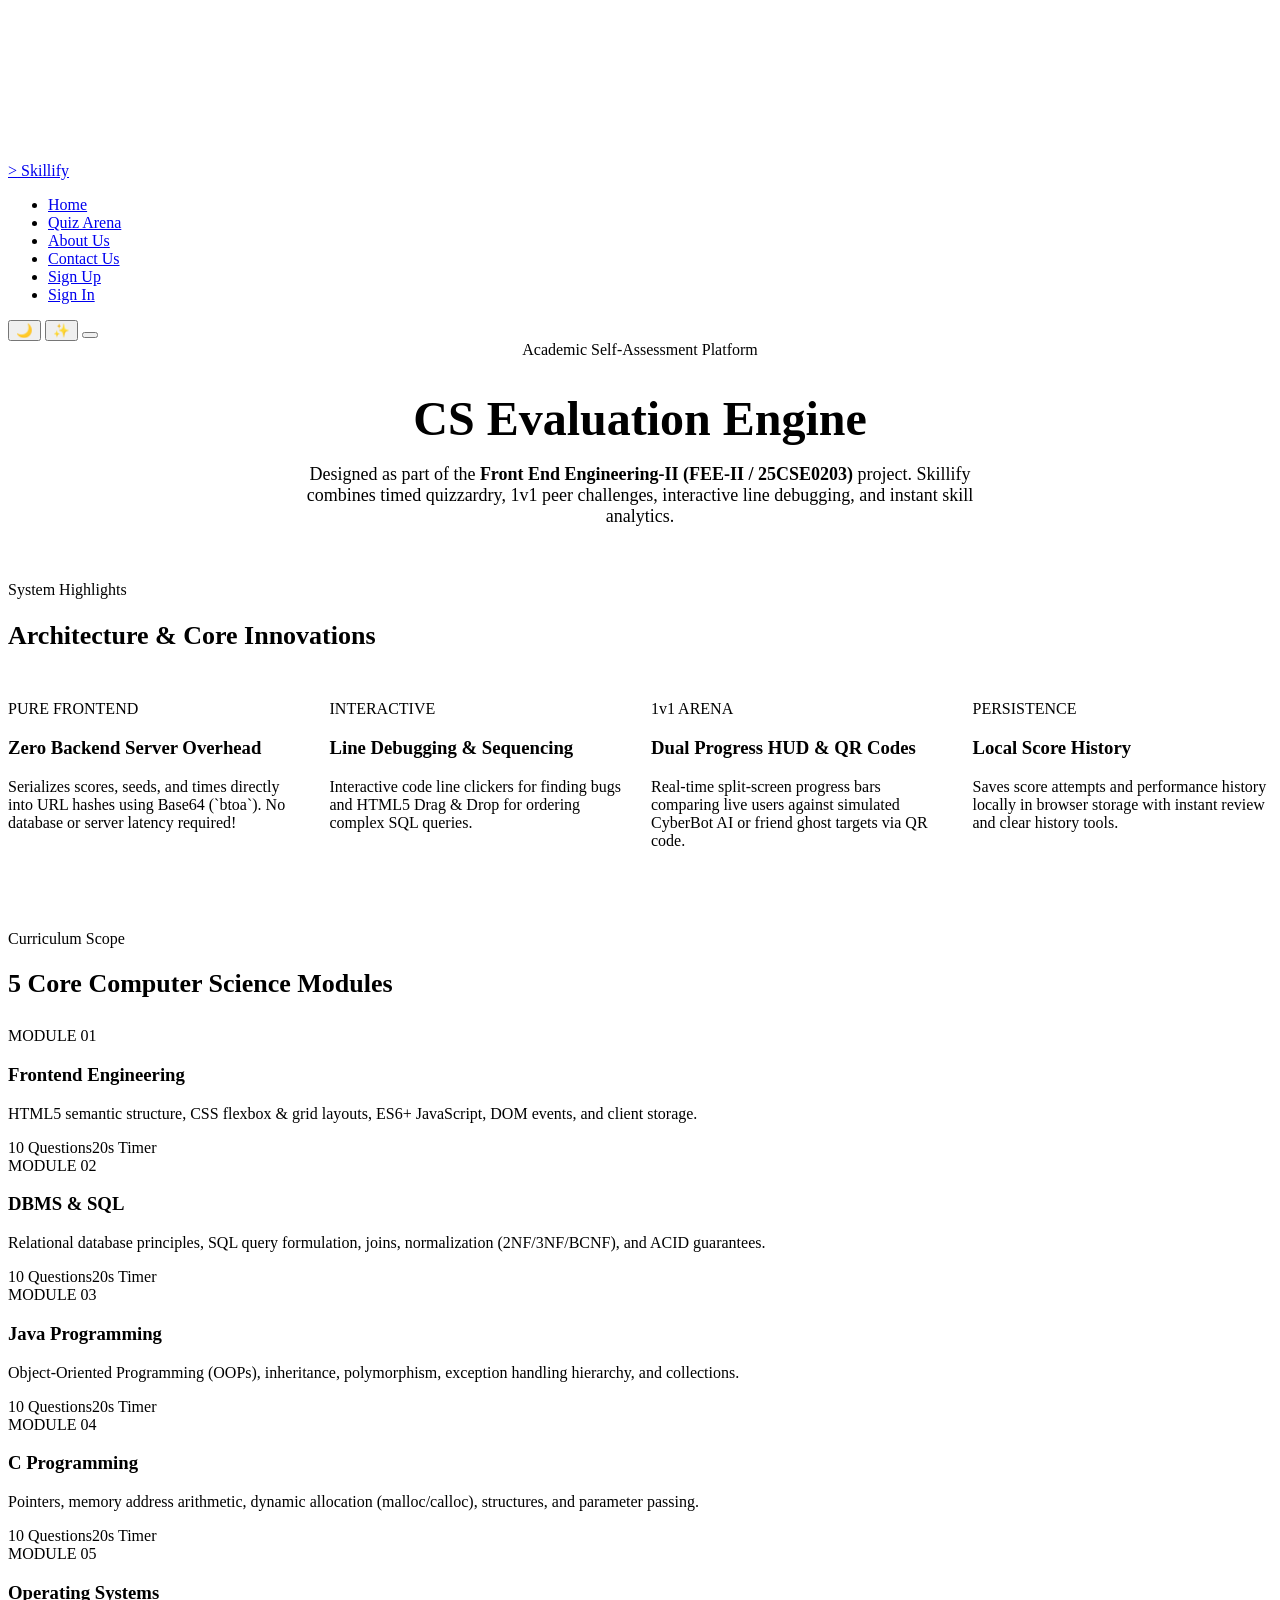
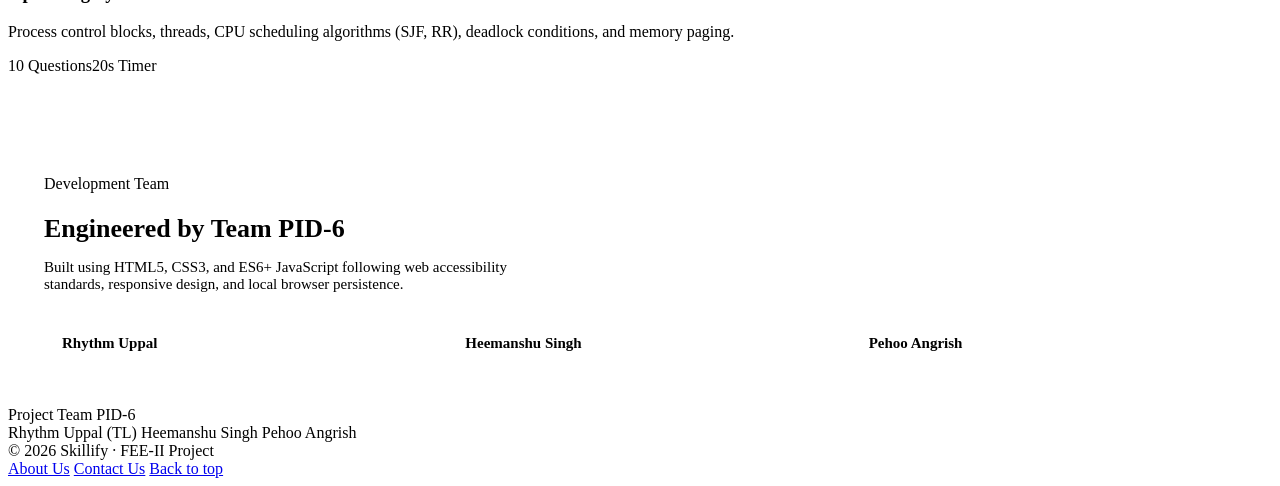
==== about.html @ d7957d9f "feat(html): add about page" ====
<!DOCTYPE html>
<html lang="en">
<head>
  <meta charset="UTF-8">
  <meta name="viewport" content="width=device-width, initial-scale=1.0">
  <title>About Us — Skillify</title>
  <script>
    (function () {
      const theme = localStorage.getItem('skillify_theme') || localStorage.getItem('quizze_theme') || 'light';
      if (theme === 'dark') document.documentElement.classList.add('dark-theme');
    })();
  </script>
  <link href="https://fonts.googleapis.com/css2?family=JetBrains+Mono:wght@400;500;600;700;800&family=Work+Sans:wght@400;500;600;700&display=swap" rel="stylesheet">
  <link rel="stylesheet" href="style.css">
</head>
<body class="page-auth">

<!-- Background canvas -->
<canvas id="particleCanvas" class="bg-canvas"></canvas>

<header id="site-header" class="site-header">
  <nav class="navbar wrap">
    <a class="logo" href="index.html"><span class="prompt">&gt;</span>&nbsp;Skillify<span class="cursor"></span></a>

    <div class="nav-tools">
      <ul id="nav-links" class="nav-links">
        <li><a href="index.html">Home</a></li>
        <li><a href="quiz.html">Quiz Arena</a></li>
        <li><a href="about.html" class="active">About Us</a></li>
        <li><a href="contact.html">Contact Us</a></li>
        <li class="hide-auth"><a href="register.html">Sign Up</a></li>
        <li class="hide-auth"><a href="login.html">Sign In</a></li>
        <li class="show-auth" hidden><span id="userGreeting" class="user-name"></span></li>
        <li class="show-auth" hidden><a href="#" id="logoutLink">Logout</a></li>
      </ul>

      <button id="themeToggleBtn" class="theme-btn" aria-label="Toggle light and dark mode" title="Toggle light/dark theme">🌙</button>
      <button id="fxToggleBtn" class="theme-btn" aria-label="Toggle background particles" title="Toggle background particles">✨</button>

      <button class="nav-toggle" id="navToggle" aria-label="Open navigation menu" aria-expanded="false" aria-controls="nav-links">
        <span></span>
      </button>
    </div>
  </nav>
</header>

<main id="top" class="section main-content">
  <div class="wrap">

    <!-- Hero section -->
    <div class="section-head" style="max-width:720px; text-align:center; margin:0 auto 54px;">
      <span class="eyebrow">Academic Self-Assessment Platform</span>
      <h1 style="font-size:clamp(32px, 4vw, 48px); margin-bottom:16px;">CS Evaluation Engine</h1>
      <p class="lede" style="font-size:18px; color:var(--ink-soft);">
        Designed as part of the <strong>Front End Engineering-II (FEE-II / 25CSE0203)</strong> project. Skillify combines timed quizzardry, 1v1 peer challenges, interactive line debugging, and instant skill analytics.
      </p>
    </div>

    <!-- System Architecture -->
    <section style="margin-bottom:64px;" aria-label="Technical Architecture">
      <div style="display:flex; justify-content:space-between; align-items:flex-end; margin-bottom:28px;">
        <div>
          <span class="eyebrow">System Highlights</span>
          <h2 style="font-size:26px;">Architecture &amp; Core Innovations</h2>
        </div>
      </div>

      <div style="display:grid; grid-template-columns:repeat(auto-fit, minmax(280px, 1fr)); gap:22px;">
        <article class="subject-card" style="--card-color:var(--accent)">
          <span class="file">PURE FRONTEND</span>
          <h3>Zero Backend Server Overhead</h3>
          <p>Serializes scores, seeds, and times directly into URL hashes using Base64 (`btoa`). No database or server latency required!</p>
        </article>
        <article class="subject-card" style="--card-color:var(--web)">
          <span class="file">INTERACTIVE</span>
          <h3>Line Debugging &amp; Sequencing</h3>
          <p>Interactive code line clickers for finding bugs and HTML5 Drag &amp; Drop for ordering complex SQL queries.</p>
        </article>
        <article class="subject-card" style="--card-color:var(--c)">
          <span class="file">1v1 ARENA</span>
          <h3>Dual Progress HUD &amp; QR Codes</h3>
          <p>Real-time split-screen progress bars comparing live users against simulated CyberBot AI or friend ghost targets via QR code.</p>
        </article>
        <article class="subject-card" style="--card-color:var(--java)">
          <span class="file">PERSISTENCE</span>
          <h3>Local Score History</h3>
          <p>Saves score attempts and performance history locally in browser storage with instant review and clear history tools.</p>
        </article>
      </div>
    </section>

    <!-- Syllabus Modules -->
    <section style="margin-bottom:64px;" aria-label="Syllabus topics overview">
      <div style="margin-bottom:28px;">
        <span class="eyebrow">Curriculum Scope</span>
        <h2 style="font-size:26px;">5 Core Computer Science Modules</h2>
      </div>

      <div class="categories-grid">
        <article class="subject-card" style="--card-color:var(--web)">
          <span class="file">MODULE 01</span>
          <h3>Frontend Engineering</h3>
          <p>HTML5 semantic structure, CSS flexbox &amp; grid layouts, ES6+ JavaScript, DOM events, and client storage.</p>
          <div class="card-meta"><span>10 Questions</span><span>20s Timer</span></div>
        </article>
        <article class="subject-card" style="--card-color:var(--dbms)">
          <span class="file">MODULE 02</span>
          <h3>DBMS &amp; SQL</h3>
          <p>Relational database principles, SQL query formulation, joins, normalization (2NF/3NF/BCNF), and ACID guarantees.</p>
          <div class="card-meta"><span>10 Questions</span><span>20s Timer</span></div>
        </article>
        <article class="subject-card" style="--card-color:var(--java)">
          <span class="file">MODULE 03</span>
          <h3>Java Programming</h3>
          <p>Object-Oriented Programming (OOPs), inheritance, polymorphism, exception handling hierarchy, and collections.</p>
          <div class="card-meta"><span>10 Questions</span><span>20s Timer</span></div>
        </article>
        <article class="subject-card" style="--card-color:var(--c)">
          <span class="file">MODULE 04</span>
          <h3>C Programming</h3>
          <p>Pointers, memory address arithmetic, dynamic allocation (malloc/calloc), structures, and parameter passing.</p>
          <div class="card-meta"><span>10 Questions</span><span>20s Timer</span></div>
        </article>
        <article class="subject-card" style="--card-color:var(--os)">
          <span class="file">MODULE 05</span>
          <h3>Operating Systems</h3>
          <p>Process control blocks, threads, CPU scheduling algorithms (SJF, RR), deadlock conditions, and memory paging.</p>
          <div class="card-meta"><span>10 Questions</span><span>20s Timer</span></div>
        </article>
      </div>
    </section>

    <!-- Team Showcase -->
    <section aria-label="Development team metadata">
      <article class="motion-card" style="background:var(--panel); border:1.5px solid var(--rule); border-radius:var(--radius-lg); padding:36px;">
        <span class="eyebrow">Development Team</span>
        <h2 style="font-size:26px; margin-bottom:12px;">Engineered by Team PID-6</h2>
        <p style="color:var(--ink-soft); margin-bottom:24px; max-width:68ch; font-size:15px;">
          Built using HTML5, CSS3, and ES6+ JavaScript following web accessibility standards, responsive design, and local browser persistence.
        </p>

        <div style="display:grid; grid-template-columns:repeat(auto-fit, minmax(220px, 1fr)); gap:18px;">
          <div style="background:var(--paper); padding:18px; border-radius:var(--radius-sm); border:1.5px solid var(--rule);">
            <div style="font-family:var(--font-mono); font-weight:800; font-size:15px; color:var(--accent);">Rhythm Uppal</div>
          </div>
          <div style="background:var(--paper); padding:18px; border-radius:var(--radius-sm); border:1.5px solid var(--rule);">
            <div style="font-family:var(--font-mono); font-weight:800; font-size:15px; color:var(--c);">Heemanshu Singh</div>      
          </div>
          <div style="background:var(--paper); padding:18px; border-radius:var(--radius-sm); border:1.5px solid var(--rule);">
            <div style="font-family:var(--font-mono); font-weight:800; font-size:15px; color:var(--web);">Pehoo Angrish</div>
          </div>
        </div>
      </article>
    </section>

  </div>
</main>

<footer class="site-footer">
  <div class="wrap">
    <div class="foot-top">
      <div class="foot-team">
        <span class="foot-team-title">Project Team PID-6</span>
        <div class="team-members">
          <span class="member-badge">Rhythm Uppal (TL)</span>
          <span class="member-badge">Heemanshu Singh</span>
          <span class="member-badge">Pehoo Angrish</span>
        </div>
      </div>
    </div>
    <div class="foot-row">
      <span>© 2026 Skillify · FEE-II Project</span>
      <div class="foot-links">
        <a href="about.html">About Us</a>
        <a href="contact.html">Contact Us</a>
        <a href="#top">Back to top</a>
      </div>
    </div>
  </div>
</footer>

<script src="main.js"></script>
<script src="auth.js"></script>
</body>
</html>
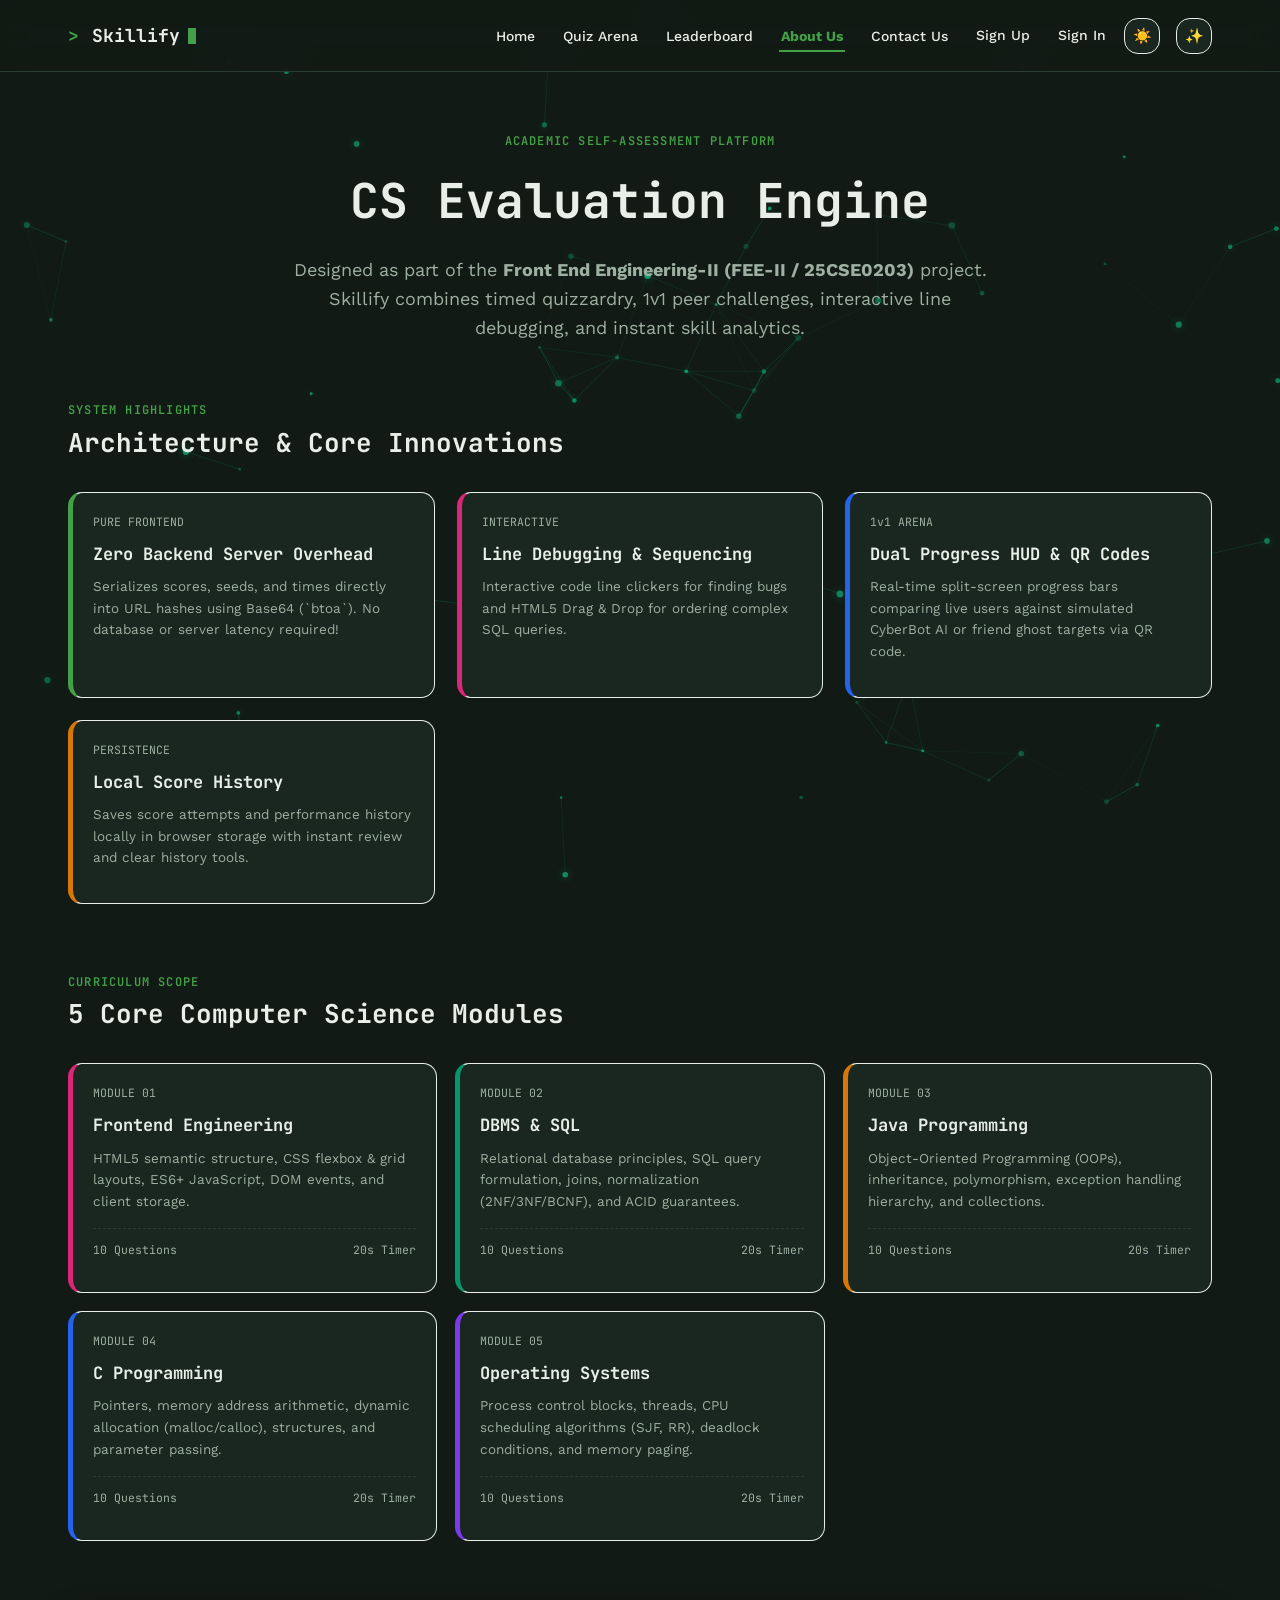
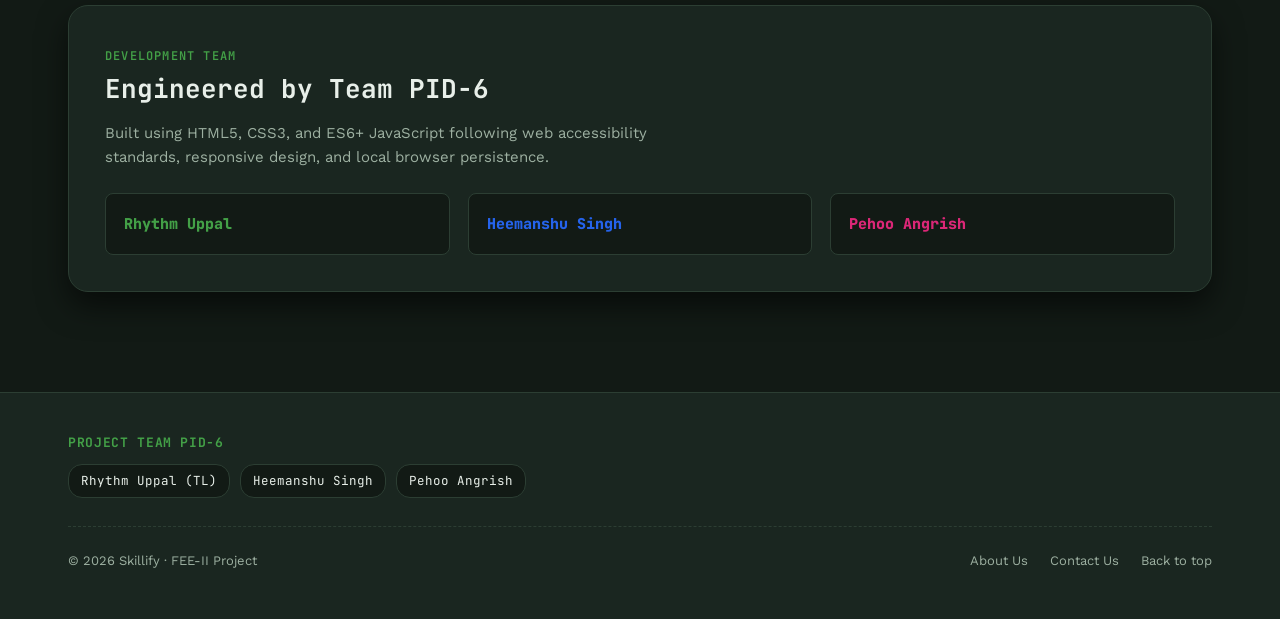
==== commit 55ce2c9c: "style(theme): set Dark Forest Green as default theme and harmonize navbar" ====
--- a/about.html
+++ b/about.html
@@ -1,5 +1,5 @@
 <!DOCTYPE html>
-<html lang="en">
+<html lang="en" class="dark-theme">
 <head>
   <meta charset="UTF-8">
   <meta name="viewport" content="width=device-width, initial-scale=1.0">
@@ -26,6 +26,7 @@
       <ul id="nav-links" class="nav-links">
         <li><a href="index.html">Home</a></li>
         <li><a href="quiz.html">Quiz Arena</a></li>
+        <li><a href="leaderboard.html">Leaderboard</a></li>
         <li><a href="about.html" class="active">About Us</a></li>
         <li><a href="contact.html">Contact Us</a></li>
         <li class="hide-auth"><a href="register.html">Sign Up</a></li>
@@ -181,5 +182,5 @@
 
 <script src="main.js"></script>
 <script src="auth.js"></script>
-</body>
+    </body>
 </html>
--- a/style.css
+++ b/style.css
@@ -0,0 +1,2674 @@
+/* Skillify Design System & Stylesheet */
+
+:root {
+  --paper: #F1F5F9;
+  --panel: #FFFFFF;
+  --ink: #0F172A;
+  --ink-soft: #475569;
+  --rule: #CBD5E1;
+  
+  --accent: #059669;
+  --accent-hover: #047857;
+  --accent-soft: #D1FAE5;
+  --bad: #DC2626;
+  --bad-soft: #FEE2E2;
+
+  --java: #D97706;
+  --web: #DB2777;
+  --c: #2563EB;
+  --dbms: #059669;
+  --os: #7C3AED;
+
+  --radius-sm: 8px;
+  --radius: 14px;
+  --radius-lg: 20px;
+  --max: 1200px;
+
+  --font-mono: 'JetBrains Mono', monospace;
+  --font-body: 'Work Sans', -apple-system, BlinkMacSystemFont, sans-serif;
+  --nav-height: 72px;
+
+  --shadow-sm: 0 2px 6px rgba(15, 23, 42, 0.06);
+  --shadow-md: 0 6px 18px -2px rgba(15, 23, 42, 0.08), 0 3px 8px -1px rgba(15, 23, 42, 0.04);
+  --shadow-lg: 0 16px 36px -4px rgba(15, 23, 42, 0.12), 0 6px 16px -2px rgba(15, 23, 42, 0.06);
+  --shadow-emerald: 0 8px 24px -2px rgba(5, 150, 105, 0.35);
+}
+
+/* Dark Forest Green Theme */
+html.dark-theme {
+  --paper: #121A15;
+  --panel: #1A2620;
+  --ink: #E8EFE9;
+  --ink-soft: #9DB0A1;
+  --rule: #2C3E33;
+
+  --accent: #43A047;
+  --accent-hover: #2F6F4F;
+  --accent-soft: #1E3827;
+  --bad: #E57373;
+  --bad-soft: rgba(229, 115, 115, 0.15);
+
+  --shadow-sm: 0 1px 3px rgba(0, 0, 0, 0.4);
+  --shadow-md: 0 4px 14px rgba(0, 0, 0, 0.45);
+  --shadow-lg: 0 14px 30px rgba(0, 0, 0, 0.55);
+  --shadow-emerald: 0 6px 20px -2px rgba(47, 111, 79, 0.4);
+}
+
+*,
+*::before,
+*::after {
+  box-sizing: border-box;
+}
+
+html {
+  scroll-behavior: smooth;
+  scroll-padding-top: var(--nav-height);
+}
+
+/* Scrollbar styling */
+::-webkit-scrollbar {
+  width: 8px;
+  height: 8px;
+}
+
+::-webkit-scrollbar-track {
+  background: var(--paper);
+}
+
+::-webkit-scrollbar-thumb {
+  background: var(--rule);
+  border-radius: 99px;
+}
+
+::-webkit-scrollbar-thumb:hover {
+  background: var(--accent);
+}
+
+* {
+  scrollbar-width: thin;
+  scrollbar-color: var(--rule) var(--paper);
+}
+
+@media (prefers-reduced-motion: reduce) {
+  html {
+    scroll-behavior: auto;
+  }
+
+  *,
+  *::before,
+  *::after {
+    animation-duration: 0.001ms !important;
+    animation-iteration-count: 1 !important;
+    transition-duration: 0.001ms !important;
+  }
+}
+
+body {
+  margin: 0;
+  background: radial-gradient(at 0% 0%, rgba(16, 185, 129, 0.08) 0px, transparent 55%),
+              radial-gradient(at 100% 0%, rgba(59, 130, 246, 0.08) 0px, transparent 55%),
+              radial-gradient(at 50% 100%, rgba(236, 72, 153, 0.06) 0px, transparent 55%),
+              var(--paper);
+  color: var(--ink);
+  font-family: var(--font-body);
+  font-size: 16px;
+  line-height: 1.6;
+  -webkit-font-smoothing: antialiased;
+  padding-top: var(--nav-height);
+  transition: background 0.25s ease, color 0.25s ease;
+}
+
+html.dark-theme body {
+  background: var(--paper);
+}
+
+h1,
+h2,
+h3,
+h4 {
+  font-family: var(--font-mono);
+  margin: 0;
+  color: var(--ink);
+}
+
+p {
+  margin: 0;
+}
+
+a {
+  color: inherit;
+  text-decoration: none;
+}
+
+button,
+input,
+select,
+textarea {
+  font-family: inherit;
+}
+
+button {
+  cursor: pointer;
+}
+
+ul {
+  margin: 0;
+  padding: 0;
+  list-style: none;
+}
+
+.wrap {
+  max-width: var(--max);
+  margin: 0 auto;
+  padding: 0 28px;
+}
+
+.eyebrow {
+  font-family: var(--font-mono);
+  font-size: 12px;
+  letter-spacing: 0.1em;
+  text-transform: uppercase;
+  color: var(--accent);
+  font-weight: 600;
+}
+
+:focus-visible {
+  outline: 2.5px solid var(--accent);
+  outline-offset: 3px;
+}
+
+/* Navigation */
+.site-header {
+  position: fixed;
+  top: 0;
+  left: 0;
+  width: 100%;
+  z-index: 1000;
+  height: var(--nav-height);
+  background: rgba(246, 247, 241, 0.78);
+  backdrop-filter: blur(14px) saturate(140%);
+  -webkit-backdrop-filter: blur(14px) saturate(140%);
+  border-bottom: 1px solid var(--rule);
+  transition: box-shadow 0.25s ease, background 0.25s ease;
+}
+
+html.dark-theme .site-header {
+  background: rgba(18, 26, 21, 0.85);
+}
+
+.site-header.scrolled {
+  box-shadow: 0 8px 24px rgba(22, 36, 28, 0.12);
+}
+
+.navbar {
+  display: flex;
+  align-items: center;
+  justify-content: space-between;
+  height: var(--nav-height);
+}
+
+.logo {
+  font-family: var(--font-mono);
+  font-weight: 700;
+  font-size: 18px;
+  display: flex;
+  align-items: center;
+  gap: 2px;
+}
+
+.logo .prompt {
+  color: var(--accent);
+}
+
+.logo .cursor {
+  display: inline-block;
+  width: 8px;
+  height: 16px;
+  background: var(--accent);
+  margin-left: 6px;
+  animation: blink 1.1s steps(1) infinite;
+}
+
+@keyframes blink {
+  50% {
+    opacity: 0;
+  }
+}
+
+.nav-tools {
+  display: flex;
+  align-items: center;
+  gap: 16px;
+}
+
+.nav-links {
+  display: flex;
+  gap: 24px;
+  align-items: center;
+  font-size: 14px;
+  font-weight: 500;
+}
+
+.nav-links a {
+  padding: 6px 2px;
+  border-bottom: 2px solid transparent;
+  transition: border-color 0.15s ease;
+}
+
+.nav-links a:hover {
+  border-color: var(--accent);
+}
+
+.nav-links a.active {
+  border-bottom-color: var(--accent);
+  color: var(--accent);
+  font-weight: 700;
+}
+
+[hidden] {
+  display: none !important;
+}
+
+.user-greeting {
+  font-family: var(--font-mono);
+  font-size: 13.5px;
+  font-weight: 700;
+  color: var(--ink);
+  background: var(--panel);
+  border: 1.5px solid var(--rule);
+  padding: 5px 14px;
+  border-radius: 20px;
+  display: inline-flex;
+  align-items: center;
+  gap: 6px;
+  box-shadow: var(--shadow-sm);
+}
+
+html.dark-theme .user-greeting {
+  background: var(--paper);
+  border-color: var(--rule);
+}
+
+.nav-links #logoutLink {
+  color: var(--bad);
+}
+
+.user-name {
+  font-family: var(--font-mono);
+  font-size: 13px;
+  color: var(--ink);
+  background: var(--panel);
+  border: 1.5px solid var(--rule);
+  padding: 4px 12px;
+  border-radius: 20px;
+  display: inline-flex;
+  align-items: center;
+  gap: 6px;
+  box-shadow: var(--shadow-sm);
+}
+
+html.dark-theme .user-name {
+  background: var(--paper);
+  border-color: var(--rule);
+}
+
+.theme-btn {
+  background: var(--panel);
+  border: 1.5px solid var(--ink);
+  border-radius: var(--radius);
+  color: var(--ink);
+  width: 36px;
+  height: 36px;
+  display: flex;
+  align-items: center;
+  justify-content: center;
+  font-size: 15px;
+  transition: transform 0.15s ease, background 0.15s ease;
+}
+
+.theme-btn:hover {
+  transform: translateY(-1px);
+}
+
+.nav-toggle {
+  display: none;
+  background: none;
+  border: 1.5px solid var(--ink);
+  border-radius: var(--radius);
+  width: 38px;
+  height: 38px;
+  align-items: center;
+  justify-content: center;
+}
+
+.nav-toggle span,
+.nav-toggle span::before,
+.nav-toggle span::after {
+  content: '';
+  display: block;
+  width: 18px;
+  height: 2px;
+  background: var(--ink);
+  position: relative;
+}
+
+.nav-toggle span::before {
+  position: absolute;
+  top: -6px;
+}
+
+.nav-toggle span::after {
+  position: absolute;
+  top: 6px;
+}
+
+/* Buttons & Inputs */
+.btn {
+  font-family: var(--font-mono);
+  font-weight: 600;
+  font-size: 13px;
+  letter-spacing: 0.01em;
+  padding: 11px 18px;
+  border-radius: var(--radius);
+  border: 1.5px solid var(--ink);
+  background: transparent;
+  color: var(--ink);
+  display: inline-flex;
+  align-items: center;
+  justify-content: center;
+  gap: 8px;
+  transition: transform 0.15s ease, box-shadow 0.15s ease, background 0.15s ease;
+}
+
+.btn-primary {
+  background: var(--ink);
+  color: var(--paper);
+  border-color: var(--ink);
+}
+
+html.dark-theme .btn-primary {
+  background: var(--accent);
+  color: #FFFFFF;
+  border-color: var(--accent);
+}
+
+.btn:hover {
+  transform: translateY(-1px);
+  box-shadow: 2px 3px 0 var(--accent);
+}
+
+.btn-on-dark {
+  border-color: var(--paper);
+  color: var(--paper);
+  flex-shrink: 0;
+}
+
+.btn-on-dark:hover {
+  box-shadow: 2px 3px 0 var(--accent);
+}
+
+.btn-sm {
+  padding: 6px 12px;
+  font-size: 12px;
+}
+
+.btn-outline-danger {
+  border-color: var(--bad);
+  color: var(--bad);
+}
+
+.btn-outline-danger:hover {
+  background: var(--bad);
+  color: #FFF;
+  box-shadow: 2px 3px 0 var(--ink);
+}
+
+.search-bar-wrap {
+  margin-bottom: 24px;
+  position: relative;
+}
+
+.search-input {
+  width: 100%;
+  padding: 12px 16px;
+  border: 1.5px solid var(--ink);
+  border-radius: var(--radius);
+  background: var(--panel);
+  color: var(--ink);
+  font-family: var(--font-body);
+  font-size: 15px;
+  transition: border-color 0.15s ease, box-shadow 0.15s ease;
+}
+
+.search-input:focus {
+  outline: none;
+  border-color: var(--accent);
+  box-shadow: 3px 3px 0 var(--accent-soft);
+}
+
+/* Hero Section */
+.hero {
+  padding: 64px 0 84px;
+}
+
+.hero-grid {
+  display: grid;
+  grid-template-columns: 1fr 1fr;
+  gap: 54px;
+  align-items: center;
+}
+
+.hero h1 {
+  font-size: clamp(32px, 4vw, 50px);
+  line-height: 1.1;
+  letter-spacing: -0.01em;
+  margin-bottom: 18px;
+}
+
+.hero h1 .accent {
+  color: var(--accent);
+  background-clip: text;
+  -webkit-background-clip: text;
+}
+
+.hero p.lede {
+  font-size: 17px;
+  color: var(--ink-soft);
+  max-width: 46ch;
+  margin-bottom: 30px;
+}
+
+.hero-actions {
+  display: flex;
+  gap: 14px;
+  flex-wrap: wrap;
+}
+
+/* Question Preview Card */
+.card-wrap {
+  perspective: 1000px;
+}
+
+.motion-card {
+  position: relative;
+  overflow: hidden;
+  will-change: transform;
+  transition: transform 0.15s cubic-bezier(0.2, 0, 0.2, 1), box-shadow 0.25s ease, border-color 0.25s ease;
+}
+
+.motion-card:hover {
+  border-color: var(--accent);
+  box-shadow: 0 16px 36px -4px rgba(16, 185, 129, 0.2), var(--shadow-lg);
+}
+
+.card-glow {
+  position: absolute;
+  inset: 0;
+  border-radius: inherit;
+  pointer-events: none;
+  opacity: 0;
+  transition: opacity 0.3s ease;
+  z-index: 1;
+}
+
+.preview-card {
+  background: var(--panel);
+  border: 1.5px solid var(--rule);
+  border-radius: var(--radius-lg);
+  box-shadow: var(--shadow-lg);
+  padding: 26px 28px;
+}
+
+.card-hdr {
+  display: flex;
+  justify-content: space-between;
+  align-items: center;
+  padding-bottom: 14px;
+  margin-bottom: 18px;
+  border-bottom: 1px dashed var(--rule);
+  font-family: var(--font-mono);
+}
+
+.card-tag {
+  font-size: 11.5px;
+  letter-spacing: 0.08em;
+  font-weight: 800;
+  color: var(--accent);
+  background: var(--accent-soft);
+  padding: 4px 10px;
+  border-radius: 12px;
+}
+
+.card-progress {
+  font-size: 12.5px;
+  color: var(--ink-soft);
+}
+
+.question-title {
+  font-size: 18px;
+  font-weight: 700;
+  margin-bottom: 20px;
+  line-height: 1.45;
+}
+
+.options-grid,
+.mcq-options {
+  display: flex;
+  flex-direction: column;
+  gap: 12px;
+  margin-bottom: 16px;
+  width: 100%;
+}
+
+.option-btn,
+.mcq-option {
+  position: relative;
+  z-index: 2;
+  pointer-events: auto;
+  display: flex;
+  align-items: center;
+  gap: 14px;
+  border: 1.5px solid var(--rule);
+  border-radius: var(--radius);
+  background: var(--paper);
+  padding: 14px 18px;
+  text-align: left;
+  font-size: 15px;
+  font-weight: 500;
+  color: var(--ink);
+  width: 100%;
+  box-sizing: border-box;
+  cursor: pointer;
+  transition: transform 0.2s ease, border-color 0.2s ease, background 0.2s ease, box-shadow 0.2s ease;
+}
+
+.option-btn:hover,
+.mcq-option:hover {
+  border-color: var(--accent);
+  border-left: 4px solid var(--accent);
+  background: var(--panel);
+  transform: translateX(6px);
+  box-shadow: var(--shadow-sm);
+}
+
+.opt-label,
+.mcq-letter {
+  font-family: var(--font-mono);
+  font-size: 13px;
+  font-weight: 800;
+  width: 28px;
+  height: 28px;
+  border-radius: 8px;
+  border: 1.5px solid var(--rule);
+  display: flex;
+  align-items: center;
+  justify-content: center;
+  flex-shrink: 0;
+  background: var(--panel);
+  color: var(--ink-soft);
+  box-shadow: inset 0 -2px 0 var(--rule), 0 2px 4px rgba(0, 0, 0, 0.05);
+  transition: all 0.2s ease;
+}
+
+.option-btn:hover .opt-label,
+.mcq-option:hover .mcq-letter {
+  border-color: var(--accent);
+  color: var(--accent);
+}
+
+.option-btn.selected,
+.mcq-option.selected {
+  border-color: var(--accent);
+  background: var(--accent-soft);
+  box-shadow: 0 0 0 2px var(--accent), var(--shadow-sm);
+}
+
+.option-btn.selected .opt-label,
+.mcq-option.selected .mcq-letter {
+  border-color: var(--accent);
+  background: var(--accent);
+  color: #FFF;
+}
+
+.option-btn.correct,
+.mcq-option.correct {
+  border-color: var(--accent);
+  background: var(--accent-soft);
+  box-shadow: 0 0 16px rgba(16, 185, 129, 0.25);
+}
+
+.option-btn.incorrect,
+.mcq-option.incorrect {
+  border-color: var(--bad);
+  background: rgba(180, 68, 58, 0.12);
+}
+
+.option-btn.incorrect .opt-label,
+.mcq-option.incorrect .mcq-letter {
+  border-color: var(--bad);
+  background: var(--bad);
+  color: #FFF;
+}
+
+.option-btn[disabled],
+.mcq-option[disabled] {
+  cursor: default;
+}
+
+.hint-text,
+.mcq-hint {
+  font-family: var(--font-mono);
+  font-size: 12.5px;
+  color: var(--ink-soft);
+}
+
+/* Stats Summary */
+.stats-bar {
+  display: grid;
+  grid-template-columns: repeat(3, 1fr);
+  gap: 20px;
+  background: var(--panel);
+  border: 1.5px solid var(--ink);
+  border-radius: var(--radius);
+  padding: 20px 24px;
+  margin-top: 36px;
+  box-shadow: 4px 4px 0 var(--rule);
+}
+
+.stat-box {
+  display: flex;
+  flex-direction: column;
+  gap: 4px;
+}
+
+.stat-num {
+  font-family: var(--font-mono);
+  font-size: 24px;
+  font-weight: 800;
+  color: var(--accent);
+}
+
+.stat-label {
+  font-size: 13.5px;
+  color: var(--ink-soft);
+}
+
+/* Sections & Steps */
+.section {
+  padding: 76px 0;
+}
+
+.section-head {
+  max-width: 56ch;
+  margin-bottom: 46px;
+}
+
+.section-head .eyebrow {
+  margin-bottom: 12px;
+  display: block;
+}
+
+.section-head h2 {
+  font-size: clamp(25px, 3vw, 34px);
+  letter-spacing: -0.01em;
+  line-height: 1.16;
+}
+
+.section-alt {
+  background: var(--panel);
+  border-top: 1px solid var(--rule);
+  border-bottom: 1px solid var(--rule);
+}
+
+.steps {
+  display: grid;
+  grid-template-columns: repeat(3, 1fr);
+  gap: 0;
+}
+
+.step {
+  padding: 0 28px 0 0;
+}
+
+.step:not(:last-child) {
+  border-right: 1px dashed var(--rule);
+}
+
+.step-num {
+  font-family: var(--font-mono);
+  font-size: 40px;
+  font-weight: 800;
+  color: var(--accent-soft);
+  -webkit-text-stroke: 1.4px var(--ink);
+  margin-bottom: 14px;
+}
+
+.step h3 {
+  font-size: 17px;
+  margin-bottom: 10px;
+}
+
+.step p {
+  font-size: 14.5px;
+  color: var(--ink-soft);
+}
+
+/* Subject Grid */
+.categories-grid {
+  display: grid;
+  grid-template-columns: repeat(3, 1fr);
+  gap: 18px;
+}
+
+.subject-card {
+  background: var(--panel);
+  border: 1.5px solid var(--ink);
+  border-left: 5px solid var(--card-color, var(--accent));
+  border-radius: var(--radius);
+  padding: 20px 20px 18px;
+  display: flex;
+  flex-direction: column;
+  transition: transform 0.15s ease, box-shadow 0.15s ease;
+}
+
+.subject-card:hover {
+  transform: translateY(-3px);
+  box-shadow: 4px 5px 0 var(--ink);
+}
+
+.subject-card .file {
+  font-family: var(--font-mono);
+  font-size: 11.5px;
+  color: var(--ink-soft);
+  margin-bottom: 10px;
+  display: block;
+}
+
+.subject-card h3 {
+  font-size: 17px;
+  margin-bottom: 8px;
+}
+
+.subject-card p {
+  font-size: 13.5px;
+  color: var(--ink-soft);
+  margin-bottom: 16px;
+}
+
+.card-meta {
+  display: flex;
+  justify-content: space-between;
+  font-family: var(--font-mono);
+  font-size: 11.5px;
+  padding-top: 12px;
+  border-top: 1px dashed var(--rule);
+  color: var(--ink-soft);
+  margin-bottom: 14px;
+}
+
+.card-link {
+  font-family: var(--font-mono);
+  font-size: 12.5px;
+  font-weight: 600;
+  color: var(--accent);
+  margin-top: auto;
+  display: inline-flex;
+  align-items: center;
+  gap: 4px;
+}
+
+.card-link:hover {
+  text-decoration: underline;
+}
+
+/* CTA Panel */
+.cta-panel {
+  background: linear-gradient(135deg, #0F172A 0%, #1E293B 100%);
+  color: #FFFFFF;
+  border-radius: var(--radius-lg);
+  padding: 46px 40px;
+  display: flex;
+  align-items: center;
+  justify-content: space-between;
+  gap: 32px;
+  flex-wrap: wrap;
+  border: 1.5px solid rgba(255, 255, 255, 0.1);
+  box-shadow: var(--shadow-lg);
+}
+
+html.dark-theme .cta-panel {
+  background: linear-gradient(135deg, #1A2620 0%, #0F1A14 100%);
+  border: 1.5px solid var(--rule);
+  box-shadow: 0 12px 32px rgba(0, 0, 0, 0.4), 0 0 24px -4px rgba(16, 185, 129, 0.2);
+}
+
+.cta-panel .eyebrow {
+  color: #34D399;
+  margin-bottom: 12px;
+  display: block;
+  font-weight: 700;
+  letter-spacing: 0.12em;
+}
+
+html.dark-theme .cta-panel .eyebrow {
+  color: #4ADE80;
+}
+
+.cta-panel h2 {
+  color: #F8FAFC;
+  font-size: clamp(22px, 3vw, 30px);
+  margin-bottom: 10px;
+  line-height: 1.2;
+}
+
+html.dark-theme .cta-panel h2 {
+  color: #E8EFE9;
+}
+
+.cta-panel p {
+  color: #94A3B8;
+  max-width: 44ch;
+  font-size: 14.5px;
+  line-height: 1.55;
+}
+
+html.dark-theme .cta-panel p {
+  color: #9DB0A1;
+}
+
+/* Quiz Arena */
+.quiz-arena {
+  padding: 40px 0 80px;
+}
+
+.guidelines-card {
+  background: var(--panel);
+  border: 1.5px solid var(--ink);
+  border-radius: var(--radius);
+  box-shadow: 6px 6px 0 var(--accent-soft), 6px 6px 0 1.5px var(--ink);
+  padding: 32px;
+  max-width: 680px;
+  margin: 0 auto;
+}
+
+.guidelines-card h2 {
+  font-size: 22px;
+  margin-bottom: 12px;
+}
+
+.guidelines-card p {
+  color: var(--ink-soft);
+  margin-bottom: 20px;
+}
+
+.guidelines-list {
+  display: flex;
+  flex-direction: column;
+  gap: 12px;
+  margin-bottom: 28px;
+}
+
+.guidelines-item {
+  display: flex;
+  align-items: flex-start;
+  gap: 12px;
+  font-size: 14.5px;
+  background: var(--paper);
+  padding: 12px 14px;
+  border: 1px solid var(--rule);
+  border-radius: var(--radius);
+}
+
+.active-quiz-box {
+  background: var(--panel);
+  border: 1.5px solid var(--ink);
+  border-radius: var(--radius);
+  box-shadow: 6px 6px 0 var(--accent-soft), 6px 6px 0 1.5px var(--ink);
+  padding: 28px;
+  max-width: 780px;
+  margin: 0 auto;
+}
+
+.quiz-hud {
+  display: flex;
+  justify-content: space-between;
+  align-items: center;
+  padding-bottom: 16px;
+  border-bottom: 1px dashed var(--rule);
+  margin-bottom: 20px;
+  font-family: var(--font-mono);
+}
+
+.hud-topic {
+  font-weight: 700;
+  font-size: 14px;
+  color: var(--accent);
+}
+
+.hud-timer {
+  display: flex;
+  align-items: center;
+  gap: 6px;
+  font-weight: 800;
+  font-size: 15px;
+  background: var(--accent-soft);
+  color: var(--accent);
+  padding: 6px 12px;
+  border-radius: var(--radius);
+  border: 1px solid transparent;
+  transition: all 0.3s ease;
+}
+
+.hud-timer.warning {
+  background: rgba(245, 158, 11, 0.18);
+  color: #D97706;
+  border-color: rgba(245, 158, 11, 0.4);
+}
+
+.hud-timer.danger {
+  background: rgba(239, 68, 68, 0.2);
+  color: #EF4444;
+  border-color: rgba(239, 68, 68, 0.5);
+  animation: timerPulse 0.8s infinite alternate ease-in-out;
+}
+
+@keyframes timerPulse {
+  0% { transform: scale(1); box-shadow: 0 0 0 rgba(239, 68, 68, 0); }
+  100% { transform: scale(1.05); box-shadow: 0 0 12px rgba(239, 68, 68, 0.5); }
+}
+
+.progress-track {
+  width: 100%;
+  height: 6px;
+  background: var(--rule);
+  border-radius: 3px;
+  overflow: hidden;
+  margin-bottom: 24px;
+}
+
+.progress-fill {
+  height: 100%;
+  background: var(--accent);
+  width: 0%;
+  transition: width 0.3s ease;
+}
+
+.quiz-controls {
+  display: flex;
+  justify-content: space-between;
+  align-items: center;
+  margin-top: 28px;
+  padding-top: 18px;
+  border-top: 1px dashed var(--rule);
+}
+
+.results-card {
+  background: var(--panel);
+  border: 1.5px solid var(--ink);
+  border-radius: var(--radius);
+  box-shadow: 6px 6px 0 var(--accent-soft), 6px 6px 0 1.5px var(--ink);
+  padding: 36px 32px;
+  max-width: 780px;
+  margin: 0 auto;
+  text-align: center;
+}
+
+.score-badge-ring {
+  width: 125px;
+  height: 125px;
+  border-radius: 50%;
+  border: 4px solid var(--accent);
+  background: var(--accent-soft);
+  display: flex;
+  flex-direction: column;
+  align-items: center;
+  justify-content: center;
+  margin: 0 auto 20px;
+  font-family: var(--font-mono);
+  box-shadow: var(--shadow-sm);
+  text-align: center;
+  box-sizing: border-box;
+  padding: 0;
+}
+
+.score-num {
+  font-size: 30px;
+  font-weight: 800;
+  color: var(--accent);
+  line-height: 1;
+  margin: 0 0 4px 0;
+  display: block;
+}
+
+.score-denom {
+  font-size: 11.5px;
+  font-weight: 600;
+  color: var(--ink-soft);
+  line-height: 1.3;
+  text-align: center;
+  margin: 0;
+  display: block;
+}
+
+.review-accordion {
+  margin-top: 36px;
+  text-align: left;
+  display: flex;
+  flex-direction: column;
+  gap: 14px;
+}
+
+.review-item {
+  border: 1.5px solid var(--rule);
+  border-radius: var(--radius);
+  padding: 16px 18px;
+  background: var(--paper);
+}
+
+.review-item.is-correct {
+  border-left: 5px solid var(--accent);
+}
+
+.review-item.is-wrong {
+  border-left: 5px solid var(--bad);
+}
+
+.review-q {
+  font-weight: 600;
+  font-size: 15px;
+  margin-bottom: 8px;
+}
+
+.review-ans {
+  font-size: 13.5px;
+  color: var(--ink-soft);
+}
+
+.review-exp {
+  font-size: 13px;
+  margin-top: 6px;
+  font-family: var(--font-mono);
+  color: var(--accent);
+}
+
+/* Certificate Modal */
+.modal-overlay {
+  position: fixed;
+  top: 0;
+  left: 0;
+  width: 100vw;
+  height: 100vh;
+  background: rgba(0, 0, 0, 0.65);
+  display: flex;
+  align-items: center;
+  justify-content: center;
+  z-index: 2000;
+  padding: 20px;
+}
+
+.modal-content {
+  background: var(--panel);
+  border: 2px solid var(--ink);
+  border-radius: var(--radius);
+  padding: 36px;
+  max-width: 720px;
+  width: 100%;
+  max-height: 90vh;
+  overflow-y: auto;
+  position: relative;
+  box-shadow: 8px 8px 0 var(--ink);
+}
+
+.modal-close {
+  position: absolute;
+  top: 16px;
+  right: 18px;
+  background: none;
+  border: none;
+  font-size: 22px;
+  color: var(--ink-soft);
+}
+
+.certificate-frame {
+  border: 4px double var(--ink);
+  padding: 32px 24px;
+  text-align: center;
+  background: var(--paper);
+}
+
+.cert-header {
+  font-family: var(--font-mono);
+  font-size: 13px;
+  letter-spacing: 0.15em;
+  color: var(--accent);
+  font-weight: 700;
+  margin-bottom: 12px;
+}
+
+.cert-title {
+  font-size: 26px;
+  font-weight: 800;
+  margin-bottom: 16px;
+}
+
+.cert-body {
+  font-size: 15px;
+  color: var(--ink-soft);
+  margin-bottom: 24px;
+  line-height: 1.6;
+}
+
+.cert-recipient {
+  font-family: var(--font-mono);
+  font-size: 22px;
+  font-weight: 800;
+  color: var(--ink);
+  text-decoration: underline;
+  margin: 8px 0;
+  display: block;
+}
+
+.cert-footer-stamp {
+  display: flex;
+  justify-content: space-between;
+  align-items: flex-end;
+  border-top: 1px dashed var(--rule);
+  padding-top: 18px;
+  margin-top: 24px;
+  font-family: var(--font-mono);
+  font-size: 12px;
+  color: var(--ink-soft);
+}
+
+@media print {
+  body * {
+    visibility: hidden;
+  }
+
+  .modal-overlay,
+  .modal-content,
+  .certificate-frame,
+  .certificate-frame * {
+    visibility: visible;
+  }
+
+  .modal-overlay {
+    position: absolute;
+    left: 0;
+    top: 0;
+    width: 100%;
+    height: 100%;
+    background: #FFF;
+    padding: 0;
+  }
+
+  .modal-content {
+    box-shadow: none;
+    border: none;
+    padding: 0;
+    max-width: 100%;
+  }
+
+  .modal-close,
+  .modal-actions {
+    display: none !important;
+  }
+}
+
+/* History Panel */
+.history-section {
+  margin-top: 54px;
+}
+
+.history-head {
+  display: flex;
+  justify-content: space-between;
+  align-items: center;
+  margin-bottom: 20px;
+}
+
+.history-grid {
+  display: grid;
+  grid-template-columns: repeat(auto-fill, minmax(280px, 1fr));
+  gap: 16px;
+}
+
+.history-card {
+  background: var(--panel);
+  border: 1.5px solid var(--rule);
+  border-radius: var(--radius);
+  padding: 16px 18px;
+  display: flex;
+  flex-direction: column;
+  gap: 6px;
+  transition: transform 0.25s ease, border-color 0.25s ease, box-shadow 0.25s ease;
+}
+
+.history-card:hover {
+  border-color: var(--accent);
+  transform: translateY(-3px);
+  box-shadow: 0 8px 20px -3px rgba(16, 185, 129, 0.2), var(--shadow-sm);
+}
+
+.history-card .h-subject {
+  font-family: var(--font-mono);
+  font-weight: 700;
+  font-size: 14px;
+}
+
+.history-card .h-meta {
+  display: flex;
+  justify-content: space-between;
+  font-size: 12.5px;
+  color: var(--ink-soft);
+  font-family: var(--font-mono);
+}
+
+/* Toast */
+.toast-msg {
+  position: fixed;
+  bottom: 24px;
+  right: 24px;
+  background: var(--ink);
+  color: var(--paper);
+  padding: 12px 20px;
+  border-radius: var(--radius);
+  font-family: var(--font-mono);
+  font-size: 13.5px;
+  box-shadow: 4px 4px 0 var(--accent);
+  z-index: 3000;
+  animation: slideUp 0.25s ease;
+}
+
+@keyframes slideUp {
+  from {
+    transform: translateY(20px);
+    opacity: 0;
+  }
+
+  to {
+    transform: translateY(0);
+    opacity: 1;
+  }
+}
+
+/* Auth Layout & Particle Canvas */
+.page-auth {
+  position: relative;
+  overflow-x: hidden;
+}
+
+.bg-canvas {
+  position: fixed;
+  top: 0;
+  left: 0;
+  width: 100vw;
+  height: 100vh;
+  pointer-events: none;
+  z-index: 0;
+  transition: opacity 0.3s ease;
+}
+
+body.fx-off .bg-canvas {
+  opacity: 0 !important;
+  visibility: hidden;
+}
+
+.main-content {
+  position: relative;
+  z-index: 10;
+  padding: 60px 0 100px;
+}
+
+.auth-grid {
+  display: grid;
+  grid-template-columns: 1fr 480px;
+  gap: 60px;
+  align-items: center;
+  min-height: calc(100vh - var(--nav-height) - 180px);
+}
+
+.hero-side {
+  display: flex;
+  flex-direction: column;
+  align-items: flex-start;
+}
+
+.hero-badge {
+  font-family: var(--font-mono);
+  font-size: 12px;
+  font-weight: 800;
+  letter-spacing: 0.12em;
+  color: var(--accent);
+  background: var(--accent-soft);
+  padding: 6px 14px;
+  border-radius: 20px;
+  border: 1.5px solid var(--accent);
+  margin-bottom: 20px;
+}
+
+.hero-title {
+  font-size: clamp(32px, 4vw, 48px);
+  letter-spacing: -0.02em;
+  margin-bottom: 18px;
+  line-height: 1.18;
+}
+
+.hero-title .accent-text {
+  background: linear-gradient(135deg, var(--accent) 0%, #34D399 100%);
+  -webkit-background-clip: text;
+  -webkit-text-fill-color: transparent;
+}
+
+.hero-desc {
+  font-size: 17px;
+  color: var(--ink-soft);
+  max-width: 44ch;
+  margin-bottom: 32px;
+  line-height: 1.6;
+}
+
+.feature-chips {
+  display: flex;
+  flex-wrap: wrap;
+  gap: 12px;
+  margin-bottom: 36px;
+}
+
+.chip {
+  font-family: var(--font-mono);
+  font-size: 13px;
+  font-weight: 700;
+  padding: 8px 16px;
+  background: var(--panel);
+  border: 1.5px solid var(--rule);
+  border-radius: 24px;
+  color: var(--ink);
+  box-shadow: var(--shadow-sm);
+  animation: floatPill 4s ease-in-out infinite alternate;
+}
+
+.float-1 { animation-delay: 0s; }
+.float-2 { animation-delay: 0.8s; }
+.float-3 { animation-delay: 1.6s; }
+.float-4 { animation-delay: 2.4s; }
+
+@keyframes floatPill {
+  0% { transform: translateY(0px); }
+  100% { transform: translateY(-8px); }
+}
+
+.stat-badge {
+  display: flex;
+  align-items: center;
+  gap: 10px;
+  font-family: var(--font-mono);
+  font-size: 13px;
+  color: var(--ink-soft);
+  background: var(--panel);
+  padding: 10px 18px;
+  border-radius: 20px;
+  border: 1px solid var(--rule);
+  box-shadow: var(--shadow-sm);
+}
+
+.pulse-dot {
+  width: 10px;
+  height: 10px;
+  background: var(--accent);
+  border-radius: 50%;
+  box-shadow: 0 0 10px var(--accent);
+  animation: pulseDot 1.5s infinite;
+}
+
+@keyframes pulseDot {
+  0%, 100% { transform: scale(1); opacity: 1; }
+  50% { transform: scale(1.4); opacity: 0.5; }
+}
+
+.card-wrap {
+  perspective: 1000px;
+}
+
+.motion-card {
+  background: var(--panel);
+  border: 1.5px solid var(--rule);
+  border-radius: var(--radius-lg);
+  box-shadow: var(--shadow-lg);
+  padding: 40px;
+  position: relative;
+  overflow: hidden;
+  transform-style: preserve-3d;
+  transition: transform 0.15s ease-out, box-shadow 0.3s ease;
+  animation: springEntrance 0.7s cubic-bezier(0.175, 0.885, 0.32, 1.275);
+}
+
+@keyframes springEntrance {
+  0% {
+    opacity: 0;
+    transform: translateY(40px) scale(0.92);
+    filter: blur(8px);
+  }
+  100% {
+    opacity: 1;
+    transform: translateY(0) scale(1);
+    filter: blur(0);
+  }
+}
+
+.card-glow {
+  position: absolute;
+  top: 0;
+  left: 0;
+  width: 100%;
+  height: 100%;
+  pointer-events: none;
+  opacity: 0;
+  transition: opacity 0.3s ease;
+}
+
+.btn-motion {
+  position: relative;
+  overflow: hidden;
+}
+
+.btn-motion::after {
+  content: '';
+  position: absolute;
+  top: 50%;
+  left: 50%;
+  width: 120%;
+  height: 120%;
+  background: rgba(255, 255, 255, 0.2);
+  transform: translate(-50%, -50%) scale(0);
+  border-radius: 50%;
+  transition: transform 0.4s ease;
+}
+
+.btn-motion:active::after {
+  transform: translate(-50%, -50%) scale(1);
+  transition: 0s;
+}
+
+.auth-box h1 {
+  font-size: 24px;
+  margin-bottom: 8px;
+}
+
+.auth-box .sub {
+  font-size: 14px;
+  color: var(--ink-soft);
+  margin-bottom: 26px;
+}
+
+.field {
+  margin-bottom: 18px;
+}
+
+.field label {
+  display: block;
+  font-family: var(--font-mono);
+  font-size: 12.5px;
+  font-weight: 600;
+  margin-bottom: 6px;
+}
+
+.field input,
+.field textarea {
+  width: 100%;
+  padding: 11px 13px;
+  border: 1.5px solid var(--rule);
+  border-radius: var(--radius);
+  font-family: var(--font-body);
+  font-size: 14.5px;
+  background: var(--paper);
+  color: var(--ink);
+}
+
+.field input:focus,
+.field textarea:focus {
+  outline: none;
+  border-color: var(--accent);
+}
+
+.field-error {
+  font-family: var(--font-mono);
+  font-size: 12px;
+  color: var(--bad);
+  margin-top: 6px;
+  display: none;
+}
+
+.field.invalid input,
+.field.invalid textarea {
+  border-color: var(--bad);
+}
+
+.field.invalid .field-error {
+  display: block;
+}
+
+.form-msg {
+  font-family: var(--font-mono);
+  font-size: 13px;
+  padding: 10px 14px;
+  border-radius: var(--radius);
+  margin-bottom: 16px;
+  display: none;
+}
+
+.form-msg.show { display: block; }
+.form-msg.success { background: var(--accent-soft); color: var(--accent); }
+.form-msg.error { background: rgba(180, 68, 58, 0.12); color: var(--bad); }
+
+.auth-box .btn {
+  width: 100%;
+  justify-content: center;
+  margin-top: 6px;
+}
+
+.auth-switch {
+  font-size: 13.5px;
+  color: var(--ink-soft);
+  margin-top: 20px;
+  text-align: center;
+}
+
+.auth-switch a {
+  color: var(--accent);
+  font-weight: 600;
+}
+
+/* Footer & Team */
+.site-footer {
+  padding: 40px 0 48px;
+  border-top: 1px solid var(--rule);
+  background: var(--panel);
+}
+
+.foot-top {
+  display: flex;
+  justify-content: space-between;
+  align-items: flex-start;
+  gap: 32px;
+  flex-wrap: wrap;
+  padding-bottom: 28px;
+  border-bottom: 1px dashed var(--rule);
+}
+
+.foot-team {
+  display: flex;
+  flex-direction: column;
+  gap: 10px;
+}
+
+.foot-team-title {
+  font-family: var(--font-mono);
+  font-size: 13px;
+  font-weight: 700;
+  color: var(--accent);
+  text-transform: uppercase;
+  letter-spacing: 0.05em;
+}
+
+.team-members {
+  display: flex;
+  gap: 10px;
+  flex-wrap: wrap;
+}
+
+.member-badge {
+  font-family: var(--font-mono);
+  font-size: 12.5px;
+  padding: 6px 12px;
+  background: var(--paper);
+  border: 1.5px solid var(--rule);
+  border-radius: var(--radius);
+  color: var(--ink);
+  transition: transform 0.15s ease, border-color 0.15s ease, box-shadow 0.15s ease;
+}
+
+.member-badge:hover {
+  transform: translateY(-2px);
+  border-color: var(--accent);
+  box-shadow: 2px 3px 0 var(--accent-soft);
+}
+
+.foot-row {
+  display: flex;
+  justify-content: space-between;
+  align-items: center;
+  flex-wrap: wrap;
+  gap: 14px;
+  padding-top: 24px;
+  font-size: 13px;
+  color: var(--ink-soft);
+}
+
+.foot-links {
+  display: flex;
+  gap: 22px;
+}
+
+/* Arena Modes & HUD */
+.arena-mode-bar {
+  display: flex;
+  align-items: center;
+  gap: 12px;
+  margin: 16px 0 28px;
+  padding: 10px 16px;
+  background: var(--panel);
+  border: 1px solid var(--rule);
+  border-radius: 8px;
+  box-shadow: 0 4px 14px rgba(0, 0, 0, 0.03);
+}
+
+.mode-bar-label {
+  font-family: var(--font-mono);
+  font-size: 11px;
+  font-weight: 700;
+  letter-spacing: 0.08em;
+  color: var(--accent);
+  white-space: nowrap;
+}
+
+.mode-chips-scroll {
+  display: flex;
+  align-items: center;
+  gap: 8px;
+  overflow-x: auto;
+  padding-bottom: 4px;
+  scroll-behavior: smooth;
+  -webkit-overflow-scrolling: touch;
+}
+
+.mode-chips-scroll::-webkit-scrollbar {
+  height: 4px;
+}
+
+.mode-chips-scroll::-webkit-scrollbar-thumb {
+  background: var(--rule);
+  border-radius: 4px;
+}
+
+.mode-chip {
+  font-family: var(--font-mono);
+  font-size: 12px;
+  font-weight: 600;
+  padding: 7px 14px;
+  border-radius: 20px;
+  border: 1px solid var(--rule);
+  background: var(--paper);
+  color: var(--ink-soft);
+  white-space: nowrap;
+  transition: all 0.2s ease;
+}
+
+.mode-chip:hover {
+  border-color: var(--accent);
+  color: var(--ink);
+  transform: translateY(-1px);
+}
+
+.mode-chip.active {
+  background: var(--accent);
+  color: #FFFFFF;
+  border-color: var(--accent);
+  box-shadow: 0 3px 10px rgba(47, 111, 79, 0.25);
+}
+
+.duel-hud-card {
+  display: grid;
+  grid-template-columns: 1fr auto 1fr;
+  align-items: center;
+  gap: 16px;
+  background: var(--panel);
+  border: 1px solid var(--rule);
+  border-radius: 8px;
+  padding: 16px 20px;
+  margin-bottom: 20px;
+  box-shadow: 0 4px 16px rgba(0, 0, 0, 0.04);
+}
+
+.duel-player-box {
+  display: flex;
+  flex-direction: column;
+  gap: 6px;
+}
+
+.duel-player-header {
+  display: flex;
+  justify-content: space-between;
+  align-items: center;
+  font-family: var(--font-mono);
+  font-size: 13px;
+  font-weight: 700;
+}
+
+.player-user .duel-name { color: var(--accent); }
+.player-opponent .duel-name { color: var(--os); }
+
+.duel-vs-badge {
+  font-family: var(--font-mono);
+  font-size: 14px;
+  font-weight: 900;
+  background: linear-gradient(135deg, var(--accent), var(--os));
+  -webkit-background-clip: text;
+  -webkit-text-fill-color: transparent;
+  padding: 4px 10px;
+  border: 1px solid var(--rule);
+  border-radius: 20px;
+}
+
+.fill-user { background: var(--accent) !important; }
+.fill-opponent { background: var(--os) !important; }
+
+.duel-winner-box {
+  background: var(--panel);
+  border: 2px solid var(--accent);
+  border-radius: 12px;
+  padding: 24px;
+  margin-bottom: 24px;
+  text-align: center;
+  box-shadow: 0 8px 30px rgba(47, 111, 79, 0.15);
+  animation: popIn 0.35s cubic-bezier(0.175, 0.885, 0.32, 1.275);
+}
+
+@keyframes popIn {
+  from { opacity: 0; transform: scale(0.92); }
+  to { opacity: 1; transform: scale(1); }
+}
+
+.winner-trophy {
+  font-size: 48px;
+  margin-bottom: 8px;
+}
+
+.duel-stat-comparison {
+  display: flex;
+  justify-content: center;
+  gap: 32px;
+  margin-top: 16px;
+  padding-top: 16px;
+  border-top: 1px solid var(--rule);
+  font-family: var(--font-mono);
+  font-size: 14px;
+}
+
+.speed-ring-svg { transform: rotate(-90deg); }
+.speed-ring-bg { fill: none; stroke: var(--rule); stroke-width: 6; }
+.speed-ring-circle {
+  fill: none;
+  stroke: var(--bad);
+  stroke-width: 6;
+  stroke-linecap: round;
+  stroke-dasharray: 213.6;
+  stroke-dashoffset: 0;
+  transition: stroke-dashoffset 0.1s linear;
+}
+
+.speed-timer-number {
+  font-family: var(--font-mono);
+  font-size: 24px;
+  font-weight: 800;
+  color: var(--bad);
+  margin-top: -56px;
+  margin-bottom: 30px;
+}
+
+.code-bug-container {
+  background: var(--paper);
+  border: 1px solid var(--rule);
+  border-radius: 6px;
+  font-family: var(--font-mono);
+  font-size: 13.5px;
+  line-height: 1.6;
+  overflow: hidden;
+  margin: 16px 0;
+}
+
+.code-bug-line {
+  display: flex;
+  align-items: center;
+  padding: 6px 14px;
+  cursor: pointer;
+  border-left: 4px solid transparent;
+  transition: background 0.15s ease, border-color 0.15s ease;
+  user-select: none;
+}
+
+.code-bug-line:hover {
+  background: rgba(47, 111, 79, 0.08);
+  border-left-color: var(--accent);
+}
+
+.code-bug-line .line-num {
+  width: 32px;
+  color: var(--ink-soft);
+  font-size: 12px;
+  font-weight: 600;
+}
+
+.code-bug-line .line-code {
+  color: var(--ink);
+  white-space: pre;
+}
+
+.code-bug-line.correct-bug-line {
+  background: rgba(67, 160, 71, 0.18) !important;
+  border-left-color: var(--accent) !important;
+  font-weight: 600;
+}
+
+.code-bug-line.wrong-bug-line {
+  background: rgba(180, 68, 58, 0.18) !important;
+  border-left-color: var(--bad) !important;
+}
+
+/* Enhanced Drag & Drop Interface */
+.drag-drop-container {
+  display: flex;
+  flex-direction: column;
+  gap: 16px;
+  margin: 16px 0;
+  background: var(--paper);
+  border: 1px solid var(--rule);
+  border-radius: var(--radius);
+  padding: 20px;
+}
+
+.drag-drop-header {
+  display: flex;
+  align-items: center;
+  justify-content: space-between;
+  gap: 16px;
+  flex-wrap: wrap;
+  padding-bottom: 12px;
+  border-bottom: 1px solid var(--rule);
+}
+
+.drag-header-info {
+  display: flex;
+  flex-direction: column;
+  gap: 4px;
+}
+
+.drag-badge {
+  display: inline-flex;
+  align-items: center;
+  gap: 6px;
+  font-family: var(--font-mono);
+  font-size: 11px;
+  font-weight: 800;
+  letter-spacing: 0.08em;
+  text-transform: uppercase;
+  color: var(--accent);
+  background: var(--accent-soft);
+  padding: 4px 10px;
+  border-radius: 99px;
+  width: fit-content;
+}
+
+.drag-sub-tip {
+  font-size: 13px;
+  color: var(--ink-soft);
+}
+
+.drag-reset-btn {
+  background: var(--panel);
+  border: 1px solid var(--rule);
+  border-radius: var(--radius-sm);
+  padding: 6px 14px;
+  font-size: 12px;
+  font-weight: 700;
+  color: var(--ink);
+  cursor: pointer;
+  display: inline-flex;
+  align-items: center;
+  gap: 6px;
+  transition: all 0.2s ease;
+}
+
+.drag-reset-btn:hover {
+  background: var(--accent-soft);
+  border-color: var(--accent);
+  color: var(--accent);
+  transform: translateY(-1px);
+}
+
+.drag-sequence-wrap {
+  display: flex;
+  flex-direction: column;
+  gap: 10px;
+}
+
+.drag-item {
+  background: var(--panel);
+  border: 1.5px solid var(--rule);
+  border-radius: var(--radius-sm);
+  padding: 12px 16px;
+  display: flex;
+  align-items: center;
+  justify-content: space-between;
+  gap: 14px;
+  cursor: grab;
+  position: relative;
+  transition: transform 0.2s ease, box-shadow 0.2s ease, border-color 0.2s ease, background-color 0.2s ease;
+  user-select: none;
+  touch-action: manipulation;
+}
+
+.drag-item:hover {
+  border-color: var(--accent);
+  box-shadow: var(--shadow-sm);
+  background: var(--panel);
+}
+
+.drag-item:focus-visible {
+  outline: 2px solid var(--accent);
+  outline-offset: 2px;
+}
+
+.drag-item.is-dragging {
+  opacity: 0.5;
+  border-style: dashed;
+  border-color: var(--accent);
+  transform: scale(1.01);
+  box-shadow: var(--shadow-md);
+  cursor: grabbing;
+}
+
+.drag-item.drag-over-above {
+  border-top: 3px solid var(--accent);
+}
+
+.drag-item.drag-over-below {
+  border-bottom: 3px solid var(--accent);
+}
+
+.drag-item-left {
+  display: flex;
+  align-items: center;
+  gap: 14px;
+  flex: 1;
+  min-width: 0;
+}
+
+.drag-step-num {
+  font-family: var(--font-mono);
+  font-size: 12px;
+  font-weight: 800;
+  color: var(--accent);
+  background: var(--accent-soft);
+  min-width: 28px;
+  height: 28px;
+  border-radius: 6px;
+  display: flex;
+  align-items: center;
+  justify-content: center;
+  flex-shrink: 0;
+}
+
+.drag-handle {
+  color: var(--ink-soft);
+  font-size: 18px;
+  cursor: grab;
+  padding: 4px 6px;
+  border-radius: 4px;
+  transition: background 0.15s ease, color 0.15s ease;
+  flex-shrink: 0;
+}
+
+.drag-handle:hover {
+  background: var(--paper);
+  color: var(--accent);
+}
+
+.drag-item-text {
+  font-family: var(--font-mono);
+  font-size: 14px;
+  font-weight: 600;
+  color: var(--ink);
+  word-break: break-word;
+}
+
+.drag-controls-btn-group {
+  display: flex;
+  align-items: center;
+  gap: 4px;
+  flex-shrink: 0;
+}
+
+.drag-move-btn {
+  width: 32px;
+  height: 32px;
+  border-radius: 6px;
+  border: 1px solid var(--rule);
+  background: var(--paper);
+  color: var(--ink);
+  font-size: 12px;
+  font-weight: 700;
+  display: flex;
+  align-items: center;
+  justify-content: center;
+  cursor: pointer;
+  transition: all 0.15s ease;
+}
+
+.drag-move-btn:hover:not(:disabled) {
+  background: var(--accent);
+  color: #ffffff;
+  border-color: var(--accent);
+  transform: translateY(-1px);
+}
+
+.drag-move-btn:active:not(:disabled) {
+  transform: translateY(0) scale(0.95);
+}
+
+.drag-move-btn:disabled {
+  opacity: 0.3;
+  cursor: not-allowed;
+  border-color: transparent;
+}
+
+/* Drag Review breakdown */
+.drag-review-grid {
+  display: grid;
+  grid-template-columns: 1fr 1fr;
+  gap: 16px;
+  margin-top: 12px;
+}
+
+@media (max-width: 640px) {
+  .drag-review-grid {
+    grid-template-columns: 1fr;
+  }
+}
+
+.drag-review-col {
+  display: flex;
+  flex-direction: column;
+  gap: 8px;
+}
+
+.review-seq-wrap {
+  display: flex;
+  flex-direction: column;
+  gap: 6px;
+}
+
+.review-seq-item {
+  display: flex;
+  align-items: center;
+  gap: 8px;
+  font-family: var(--font-mono);
+  font-size: 12px;
+  padding: 6px 10px;
+  border-radius: 6px;
+  background: var(--paper);
+  border: 1px solid var(--rule);
+}
+
+.review-seq-item.seq-match {
+  border-color: var(--accent);
+  background: var(--accent-soft);
+  color: var(--accent);
+}
+
+.review-seq-item.seq-mismatch {
+  border-color: var(--bad);
+  background: var(--bad-soft);
+  color: var(--bad);
+}
+
+.review-seq-item.seq-target {
+  border-color: var(--rule);
+  color: var(--ink);
+}
+
+.seq-num {
+  font-weight: 800;
+  opacity: 0.7;
+}
+
+.code-blank-box {
+  background: var(--paper);
+  border: 1px solid var(--rule);
+  border-radius: 6px;
+  padding: 16px;
+  font-family: var(--font-mono);
+  font-size: 14px;
+  line-height: 1.7;
+  white-space: pre-wrap;
+  margin: 16px 0;
+}
+
+.code-blank-input {
+  font-family: var(--font-mono);
+  font-size: 14px;
+  font-weight: 700;
+  padding: 4px 8px;
+  border: 2px solid var(--accent);
+  border-radius: 4px;
+  background: var(--panel);
+  color: var(--ink);
+  width: 140px;
+  outline: none;
+}
+
+.code-blank-input.correct-input {
+  border-color: var(--accent);
+  background: rgba(67, 160, 71, 0.15);
+}
+
+.code-blank-input.wrong-input {
+  border-color: var(--bad);
+  background: rgba(180, 68, 58, 0.15);
+}
+
+.analytics-bars-container {
+  display: flex;
+  flex-direction: column;
+  gap: 16px;
+  margin-bottom: 20px;
+}
+
+.topic-bar-row {
+  display: flex;
+  flex-direction: column;
+  gap: 4px;
+}
+
+.topic-bar-meta {
+  display: flex;
+  justify-content: space-between;
+  font-family: var(--font-mono);
+  font-size: 13px;
+  font-weight: 600;
+}
+
+.topic-bar-track {
+  height: 10px;
+  background: var(--paper);
+  border: 1px solid var(--rule);
+  border-radius: 5px;
+  overflow: hidden;
+}
+
+.topic-bar-fill {
+  height: 100%;
+  border-radius: 5px;
+  transition: width 0.6s ease;
+}
+
+.analytics-recommendations {
+  background: var(--paper);
+  border-left: 4px solid var(--accent);
+  padding: 14px 18px;
+  border-radius: 0 6px 6px 0;
+  font-size: 13.5px;
+}
+
+/* Responsive Styles */
+@media (max-width: 1040px) {
+  .hero-grid { grid-template-columns: 1fr; gap: 36px; }
+  .hero { padding: 56px 0 64px; }
+  .hero-actions { justify-content: flex-start; }
+  .categories-grid { grid-template-columns: repeat(2, minmax(220px, 1fr)); }
+  .stats-bar { grid-template-columns: 1fr; }
+  .cta-panel { flex-direction: column; align-items: flex-start; }
+  .foot-top,
+  .foot-row { flex-direction: column; align-items: flex-start; }
+  .nav-tools { gap: 12px; }
+}
+
+@media (max-width: 920px) {
+  .hero-grid { gap: 30px; }
+  .hero { padding: 44px 0 56px; }
+  .steps { grid-template-columns: 1fr; gap: 30px; }
+  .step:not(:last-child) {
+    border-right: none;
+    border-bottom: 1px dashed var(--rule);
+    padding: 0 0 26px 0;
+  }
+  .categories-grid { grid-template-columns: 1fr 1fr; }
+  .cta-panel { flex-direction: column; align-items: stretch; }
+  .stats-bar { grid-template-columns: 1fr; }
+  .auth-grid { grid-template-columns: 1fr; gap: 40px; }
+  .hero-side { text-align: center; align-items: center; }
+  .hero-desc { max-width: 100%; }
+  .feature-chips { justify-content: center; }
+  .subject-card { min-height: 1px; }
+}
+
+@media (max-width: 768px) {
+  .duel-hud-card {
+    grid-template-columns: 1fr;
+    gap: 10px;
+    text-align: center;
+  }
+  .duel-vs-badge {
+    justify-self: center;
+    width: fit-content;
+  }
+  .arena-mode-bar {
+    flex-direction: column;
+    align-items: flex-start;
+  }
+  .mode-chips-scroll { width: 100%; }
+}
+
+@media (max-width: 640px) {
+  :root { --nav-height: 60px; }
+  .site-header {
+    height: var(--nav-height);
+    border-bottom-width: 1px;
+  }
+  .nav-links {
+    position: fixed;
+    top: var(--nav-height);
+    left: 0;
+    width: 100%;
+    flex-direction: column;
+    align-items: stretch;
+    gap: 0;
+    background: var(--panel);
+    border-bottom: 1px solid var(--rule);
+    max-height: 0;
+    overflow: hidden;
+    transition: max-height 0.25s ease;
+    z-index: 999;
+  }
+  .nav-links.open { max-height: 100vh; }
+  .nav-links li { border-top: 1px solid var(--rule); }
+  .nav-links a,
+  .nav-links .user-name {
+    display: block;
+    padding: 14px 18px;
+  }
+  .nav-toggle { display: flex; }
+  .wrap { padding: 0 16px; }
+  .categories-grid { grid-template-columns: 1fr; }
+  .foot-top { flex-direction: column; }
+  .foot-row { flex-direction: column; align-items: stretch; gap: 10px; }
+  .cta-panel { padding: 26px 20px; gap: 18px; }
+}
+
+@media (max-width: 520px) {
+  .hero h1 { font-size: 26px; }
+  .hero p.lede,
+  .section-head,
+  .cta-panel p {
+    max-width: 100%;
+  }
+  .hero-actions { gap: 10px; }
+  .btn { width: 100%; }
+  .card-hdr { flex-direction: column; align-items: flex-start; gap: 10px; }
+  .stats-bar { padding: 18px 16px; }
+  .section { padding: 56px 0; }
+  .site-footer { padding: 32px 0 32px; }
+  .foot-links { flex-wrap: wrap; gap: 12px; }
+}
+
+/* Active Quiz View Single Screen Frame Layout Fix */
+body.in-quiz {
+  overflow-x: hidden;
+  overflow-y: auto !important;
+}
+
+@media (min-height: 550px) {
+  body.in-quiz {
+    overflow-y: auto !important;
+  }
+}
+
+body.in-quiz .arena-mode-bar {
+  display: none !important;
+}
+
+body.in-quiz .quiz-arena {
+  padding: 12px 0 20px;
+  min-height: calc(100vh - var(--nav-height));
+  display: flex;
+  flex-direction: column;
+  justify-content: center;
+  box-sizing: border-box;
+}
+
+body.in-quiz #activeQuizBox {
+  padding: 20px 24px;
+  max-width: 820px;
+  margin: 0 auto;
+  box-sizing: border-box;
+}
+
+body.in-quiz .quiz-hud {
+  padding-bottom: 10px;
+  margin-bottom: 10px;
+}
+
+body.in-quiz .progress-track {
+  margin-bottom: 12px;
+}
+
+body.in-quiz #hudProgressText {
+  margin-bottom: 8px !important;
+}
+
+body.in-quiz .question-text {
+  font-size: 16px;
+  line-height: 1.4;
+  margin-bottom: 14px;
+}
+
+body.in-quiz .options-grid {
+  gap: 10px;
+  margin-bottom: 12px;
+}
+
+body.in-quiz .option-btn {
+  padding: 10px 16px;
+  font-size: 14px;
+}
+
+body.in-quiz .quiz-controls {
+  margin-top: 16px;
+  padding-top: 12px;
+}
+
+body.in-quiz .duel-hud-card {
+  padding: 10px 18px;
+  margin-bottom: 12px;
+  max-width: 820px;
+  margin-left: auto;
+  margin-right: auto;
+}
+
+body.in-quiz .code-bug-container {
+  max-height: 240px;
+  overflow-y: auto;
+  margin: 10px 0;
+}
+
+body.in-quiz .drag-sequence-wrap {
+  gap: 8px;
+  margin: 10px 0;
+  max-height: 380px;
+  overflow-y: auto;
+  padding-right: 4px;
+}
+
+body.in-quiz .code-blank-box {
+  margin: 10px 0;
+  padding: 12px 16px;
+}
+
+@media (max-height: 820px) {
+  body.in-quiz .quiz-arena {
+    padding: 6px 0 12px;
+  }
+
+  body.in-quiz #activeQuizBox {
+    padding: 16px 20px;
+  }
+
+  body.in-quiz .question-text {
+    font-size: 15px;
+    margin-bottom: 10px;
+  }
+
+  body.in-quiz .option-btn {
+    padding: 8px 12px;
+    font-size: 13.5px;
+  }
+
+  body.in-quiz .quiz-controls {
+    margin-top: 12px;
+    padding-top: 10px;
+  }
+
+  body.in-quiz .duel-hud-card {
+    padding: 8px 14px;
+    margin-bottom: 10px;
+  }
+}
+
+/* ==========================================================================
+   PURE CSS PAGE LOADER OVERLAY (ZERO JS)
+   ========================================================================== */
+.page-loader-overlay {
+  position: fixed;
+  top: 0;
+  left: 0;
+  width: 100vw;
+  height: 100vh;
+  z-index: 999999;
+  background-color: var(--paper);
+  color: var(--ink);
+  font-family: var(--font-body);
+  display: flex;
+  align-items: center;
+  justify-content: center;
+  overflow: hidden;
+  animation: fadeOutLoaderOverlay 0.6s cubic-bezier(0.16, 1, 0.3, 1) 2.5s forwards;
+  pointer-events: all;
+}
+
+@keyframes fadeOutLoaderOverlay {
+  0% {
+    opacity: 1;
+    visibility: visible;
+  }
+  99% {
+    opacity: 0;
+    visibility: visible;
+    pointer-events: none;
+  }
+  100% {
+    opacity: 0;
+    visibility: hidden;
+    pointer-events: none;
+    display: none;
+  }
+}
+
+.loader-glow-ambient {
+  position: absolute;
+  width: 450px;
+  height: 450px;
+  background: radial-gradient(circle, rgba(5, 150, 105, 0.18) 0%, rgba(0,0,0,0) 70%);
+  border-radius: 50%;
+  pointer-events: none;
+  animation: pulseGlowAmbient 3s ease-in-out infinite alternate;
+}
+
+@keyframes pulseGlowAmbient {
+  0% { transform: scale(0.85); opacity: 0.5; }
+  100% { transform: scale(1.15); opacity: 0.9; }
+}
+
+.loader-card-box {
+  position: relative;
+  z-index: 2;
+  background: var(--panel);
+  border: 2px solid var(--ink);
+  border-radius: var(--radius-lg);
+  box-shadow: 8px 8px 0 var(--accent-soft), 8px 8px 0 2px var(--ink);
+  padding: 40px 36px;
+  width: 90%;
+  max-width: 500px;
+  text-align: center;
+  animation: cardAppearOverlay 0.4s cubic-bezier(0.16, 1, 0.3, 1) forwards;
+}
+
+@keyframes cardAppearOverlay {
+  0% { opacity: 0; transform: translateY(16px) scale(0.96); }
+  100% { opacity: 1; transform: translateY(0) scale(1); }
+}
+
+.loader-badge-tag {
+  display: inline-flex;
+  align-items: center;
+  gap: 8px;
+  font-family: var(--font-mono);
+  font-size: 11.5px;
+  font-weight: 700;
+  letter-spacing: 0.08em;
+  text-transform: uppercase;
+  color: var(--accent);
+  background: var(--accent-soft);
+  border: 1px solid var(--accent);
+  padding: 5px 12px;
+  border-radius: 20px;
+  margin-bottom: 18px;
+}
+
+.pulse-dot-light {
+  width: 8px;
+  height: 8px;
+  background-color: var(--accent);
+  border-radius: 50%;
+  animation: dotPulseLight 1.2s infinite ease-in-out;
+}
+
+@keyframes dotPulseLight {
+  0%, 100% { opacity: 0.3; transform: scale(0.8); }
+  50% { opacity: 1; transform: scale(1.3); }
+}
+
+.loader-logo-title {
+  font-family: var(--font-mono);
+  font-size: 34px;
+  font-weight: 800;
+  color: var(--ink);
+  letter-spacing: -0.02em;
+  display: inline-flex;
+  align-items: center;
+  margin-bottom: 6px;
+}
+
+.loader-logo-title .prompt {
+  color: var(--accent);
+}
+
+.loader-logo-title .cursor {
+  display: inline-block;
+  width: 10px;
+  height: 26px;
+  background-color: var(--accent);
+  margin-left: 6px;
+  animation: blinkCursorOverlay 0.8s infinite;
+}
+
+@keyframes blinkCursorOverlay {
+  0%, 100% { opacity: 1; }
+  50% { opacity: 0; }
+}
+
+.loader-sub-text {
+  font-size: 13.5px;
+  color: var(--ink-soft);
+  margin-bottom: 26px;
+  font-weight: 500;
+}
+
+.loader-progress-area {
+  margin-bottom: 18px;
+}
+
+.loader-progress-info {
+  display: flex;
+  justify-content: space-between;
+  align-items: center;
+  font-family: var(--font-mono);
+  font-size: 12.5px;
+  font-weight: 600;
+  color: var(--ink-soft);
+  margin-bottom: 8px;
+}
+
+.loader-bar-track {
+  width: 100%;
+  height: 24px;
+  background: var(--paper);
+  border: 2px solid var(--ink);
+  border-radius: var(--radius-sm);
+  padding: 3px;
+  box-sizing: border-box;
+  position: relative;
+  overflow: hidden;
+}
+
+.loader-bar-fill {
+  height: 100%;
+  width: 0%;
+  background: linear-gradient(90deg, var(--accent) 0%, #10B981 100%);
+  border-radius: 4px;
+  animation: fillProgressBar 2.4s cubic-bezier(0.4, 0, 0.2, 1) forwards;
+  position: relative;
+  overflow: hidden;
+}
+
+.loader-bar-fill::after {
+  content: '';
+  position: absolute;
+  top: 0;
+  left: -100%;
+  width: 100%;
+  height: 100%;
+  background: linear-gradient(90deg, transparent, rgba(255,255,255,0.4), transparent);
+  animation: shimmerLight 1.2s infinite;
+}
+
+@keyframes shimmerLight {
+  0% { left: -100%; }
+  100% { left: 100%; }
+}
+
+@keyframes fillProgressBar {
+  0% { width: 0%; }
+  100% { width: 100%; }
+}
+
+.percent-counter-text::after {
+  content: "0%";
+  animation: percentCounterAnim 2.4s linear forwards;
+}
+
+@keyframes percentCounterAnim {
+  0% { content: "0%"; }
+  20% { content: "22%"; }
+  45% { content: "54%"; }
+  75% { content: "84%"; }
+  100% { content: "100%"; }
+}
+
+.loader-console-box {
+  background: var(--paper);
+  border: 1px solid var(--rule);
+  border-radius: var(--radius-sm);
+  padding: 10px 14px;
+  font-family: var(--font-mono);
+  font-size: 12px;
+  color: var(--ink-soft);
+  text-align: left;
+  height: 40px;
+  display: flex;
+  align-items: center;
+}
+
+.console-text-anim::after {
+  content: "> Loading CS Question Bank...";
+  color: var(--accent);
+  font-weight: 600;
+  animation: consoleLogAnim 2.4s steps(1) forwards;
+}
+
+@keyframes consoleLogAnim {
+  0% { content: "> Loading CS Question Bank..."; }
+  33% { content: "> Syncing CyberBot AI Arena..."; }
+  66% { content: "> Launching Skillify UI..."; }
+  90% { content: "> Welcome to Skillify! [READY]"; }
+}
+
